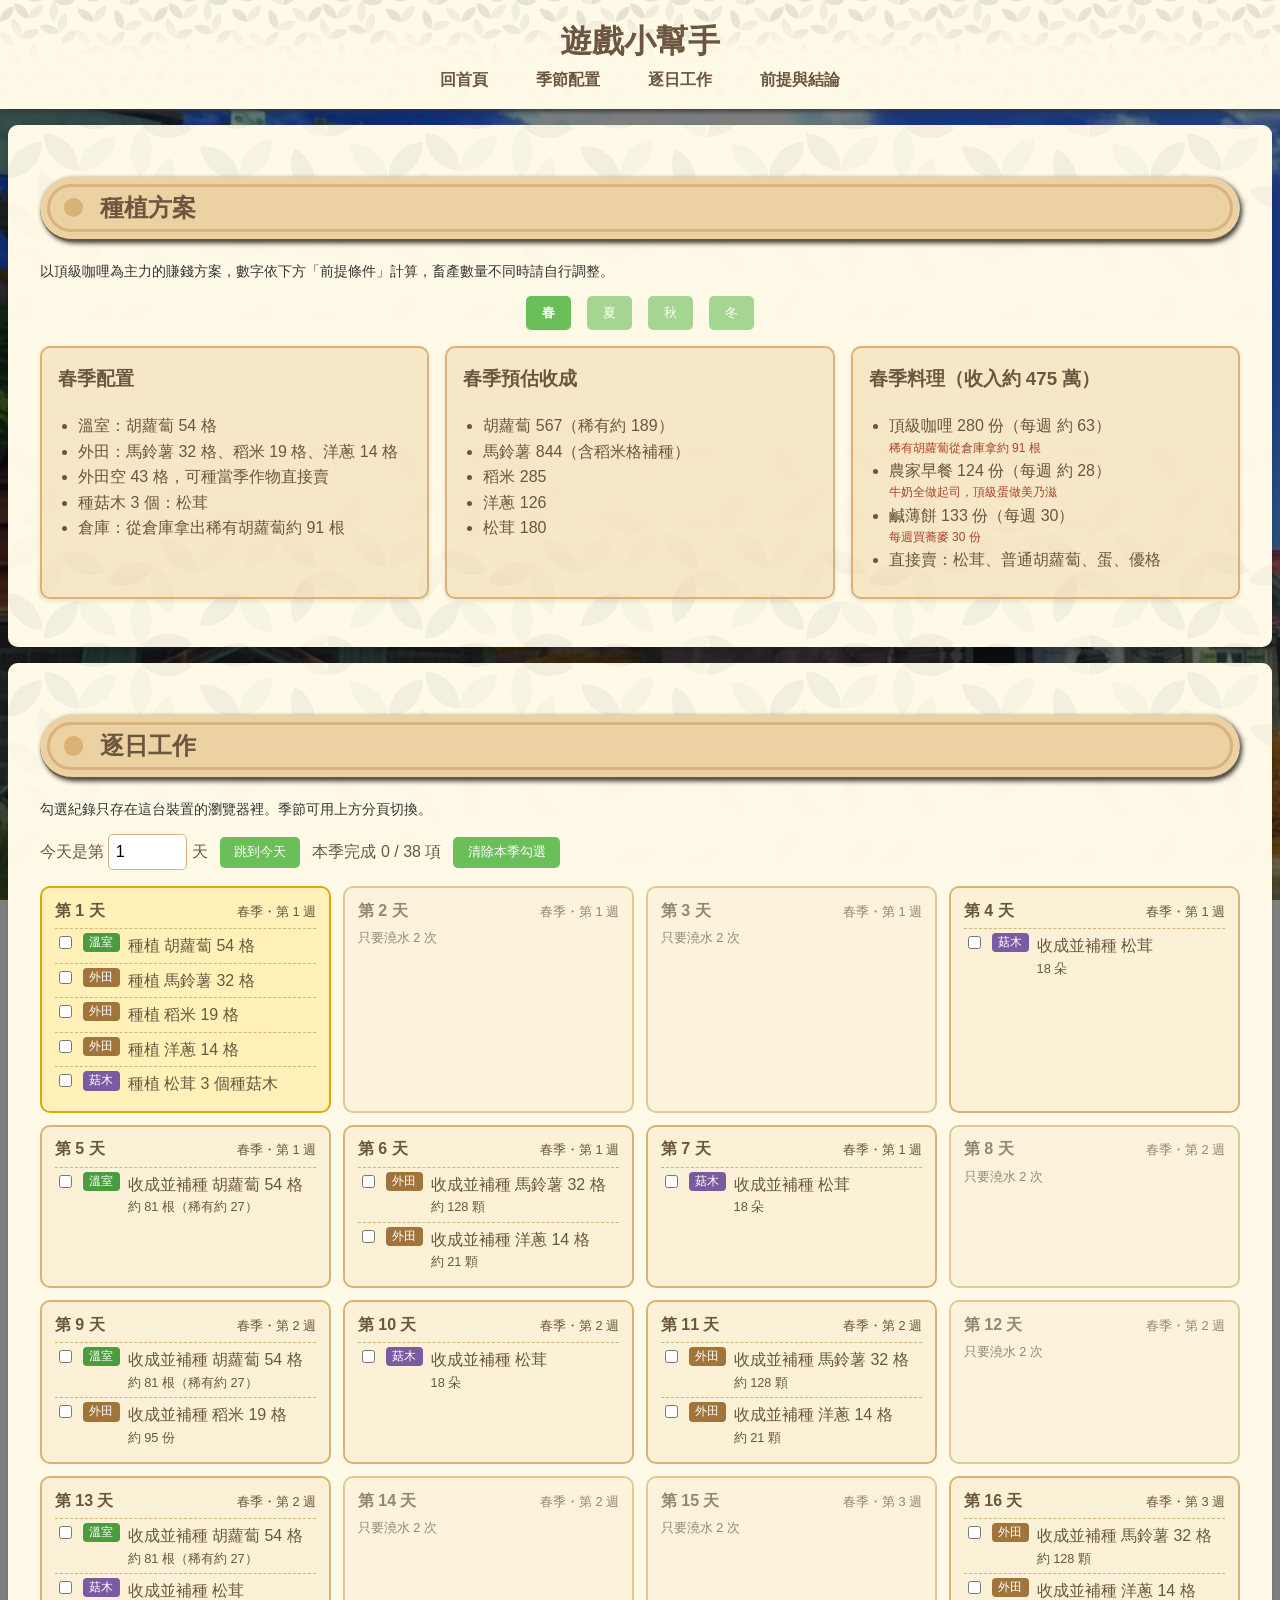
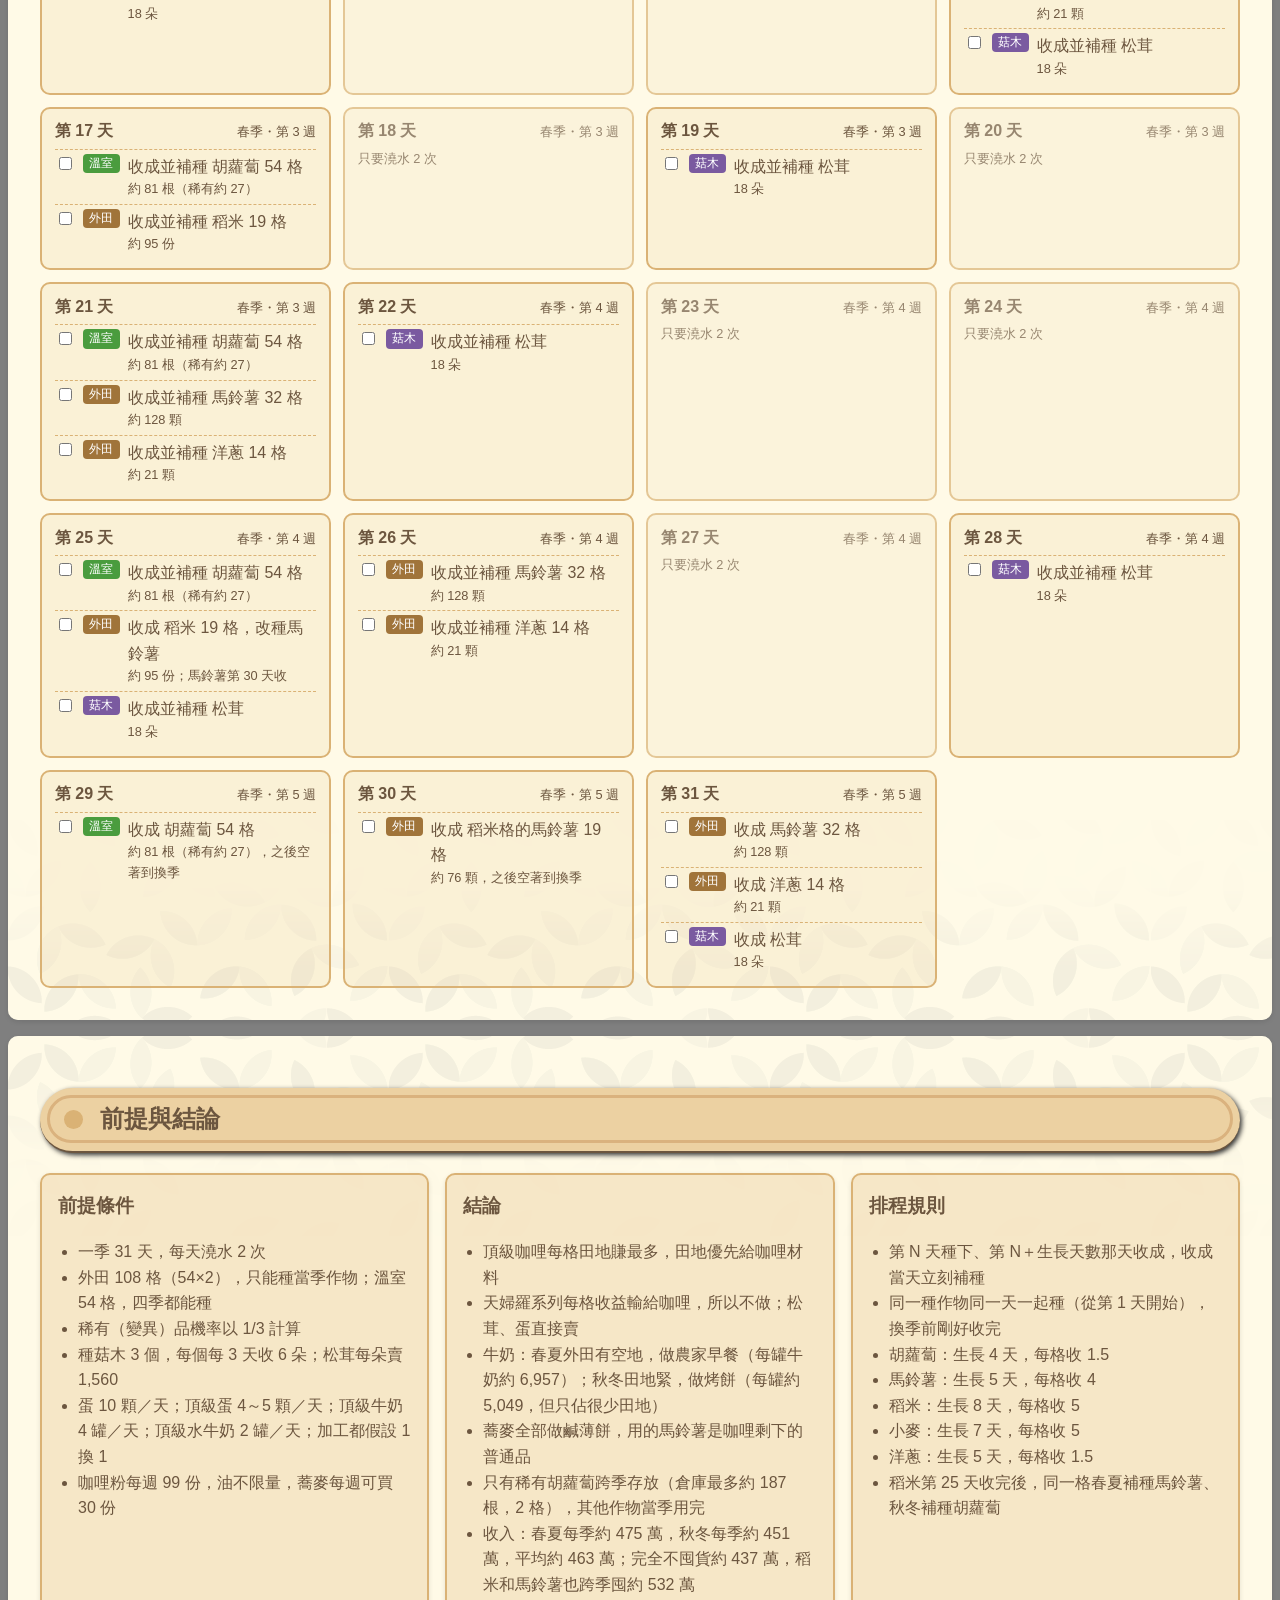
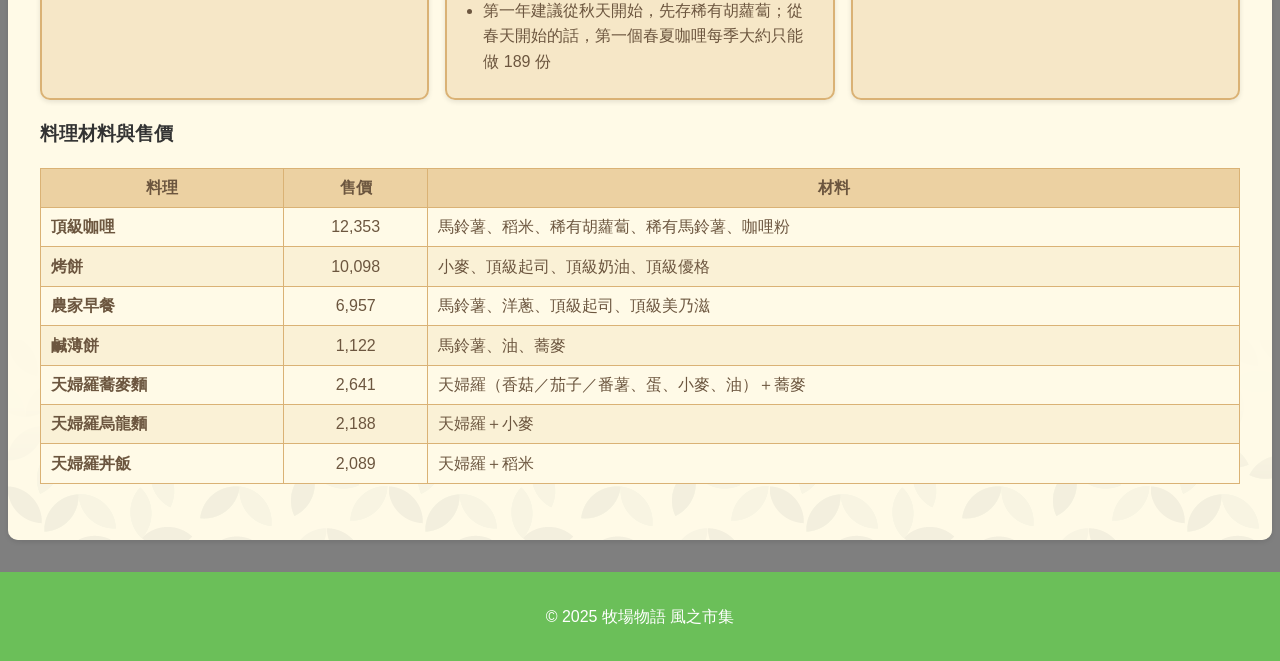
==== farm-plan.html @ 77a70be2 "新增種植方案獨立頁面 - 四季溫室／外田配置、預估收成與每季料理目標 - 31 天逐日工作表，可勾選並記錄進度 - 前提條件、結論與料理售價表 - 首頁導覽列加入連結  Co-Authored-By:" ====
<!DOCTYPE html>
<html lang="zh-Hant">

<head>
    <meta charset="UTF-8">
    <meta name="viewport" content="width=device-width, initial-scale=1.0">
    <title>種植方案 - 遊戲小幫手</title>
    <link rel="stylesheet" href="styles.css">
    <link rel="icon" type="image/png" href="images/icon.png">
    <link rel="apple-touch-icon" sizes="180x180" href="images/icon.png">
</head>

<body>
    <header>
        <h1>遊戲小幫手</h1>
        <nav>
            <ul>
                <li><a href="index.html">回首頁</a></li>
                <li><a href="#plan">季節配置</a></li>
                <li><a href="#schedule">逐日工作</a></li>
                <li><a href="#basis">前提與結論</a></li>
            </ul>
        </nav>
    </header>

    <main>
        <!-- 季節配置 -->
        <section>
            <div class="content" id="plan">
                <h2>種植方案</h2>
                <p class="data-source">以頂級咖哩為主力的賺錢方案，數字依下方「前提條件」計算，畜產數量不同時請自行調整。</p>
                <div class="tabs" id="plan-season-tabs">
                    <button data-season="0">春</button>
                    <button data-season="1">夏</button>
                    <button data-season="2">秋</button>
                    <button data-season="3">冬</button>
                </div>
                <div id="plan-summary">
                    <!-- JavaScript 生成季節配置 -->
                </div>
            </div>
        </section>

        <!-- 逐日工作 -->
        <section>
            <div class="content" id="schedule">
                <h2>逐日工作</h2>
                <p class="data-source">勾選紀錄只存在這台裝置的瀏覽器裡。季節可用上方分頁切換。</p>
                <div class="schedule-tools">
                    <label for="schedule-today">今天是第 <input id="schedule-today" type="number" min="1" max="31" inputmode="numeric"> 天</label>
                    <button type="button" id="schedule-jump">跳到今天</button>
                    <span id="schedule-progress"></span>
                    <button type="button" id="schedule-reset">清除本季勾選</button>
                </div>
                <div id="schedule-days">
                    <!-- JavaScript 生成 31 天工作卡片 -->
                </div>
            </div>
        </section>

        <!-- 前提與結論 -->
        <section>
            <div class="content" id="basis">
                <h2>前提與結論</h2>
                <div id="plan-basis">
                    <!-- JavaScript 生成前提條件與結論 -->
                </div>
                <h3>料理材料與售價</h3>
                <div class="table-wrapper">
                    <table class="data-table" id="plan-recipes">
                        <!-- JavaScript 生成料理表 -->
                    </table>
                </div>
            </div>
        </section>
    </main>

    <footer>
        <p>© 2025 牧場物語 風之市集</p>
    </footer>

    <script src="farm-plan.js"></script>
</body>

</html>
---- styles.css ----
/* 基本樣式 */
body {
  font-family: "Arial", sans-serif;
  margin: 0;
  padding: 0;
  background: url("images/background/backgroud.jpg") no-repeat center center
    fixed;
  background-size: cover;
  position: relative;
  color: #333;
  line-height: 1.6;
}

body::before {
  content: "";
  position: absolute;
  top: 0;
  left: 0;
  width: 100%;
  height: 100%;
  background-color: rgba(0, 0, 0, 0.5); /* Semi-transparent black overlay */
  z-index: -1;
}

header {
  position: sticky;
  top: 0;
  background-color: #ecd1a2;
  color: #fff;
  padding: 1rem 0;
  text-align: center;
  box-shadow: 0 2px 5px rgba(0, 0, 0, 0.1);
  z-index: 1000;
  box-shadow: #333 2px 2px 5px;
  background-image: url("images/background/section_background.png");
  background-size: contain;
}

header h1 {
  margin: 0;
  font-size: 2rem;
  color: #6c563f;
}

nav ul {
  list-style: none;
  padding: 0;
  margin: 0;
  display: flex;
  justify-content: center;
  gap: 1rem;
}

nav ul li {
  display: inline;
}

nav ul li a {
  color: #6c563f;
  text-decoration: none;
  font-weight: bold;
  padding: 0.5rem 1rem;
  border-radius: 5px;
  transition: background-color 0.3s;
}

nav ul li a:hover {
  color: #fff;
  background-color: #6c563f;
}

/* 分頁樣式 */
main section {
  position: relative;
  padding: 2rem;
  margin: 1rem auto;
  max-width: 1200px;
  border-radius: 10px;
  background-color: #fffae7;
  box-shadow: 0 2px 5px rgba(0, 0, 0, 0.1);
  overflow: hidden;
}

main section::before,
main section::after {
  top: 0;
  left: 0;
  z-index: 0;
  height: 200px;
  width: 100%;
  content: "";
  position: absolute;
  background-image: url(images/background/section_background.png);
  background-repeat: repeat-x;
  opacity: 0.5;
}

main section::after {
  bottom: 0;
  top: auto;
  transform: scaleY(-1);
}

.content {
  position: relative;
  z-index: 20;
}

h2 {
  position: relative;
  color: #6c563f;
  border-bottom: 2px solid #6c563f;
  background-color: #ecd1a2;
  border-radius: 5em;
  padding: 0.3em 1em;
  padding-left: 2.5em;
  line-height: 2em;
  box-shadow: #333 2px 2px 5px;
}

h2::before {
  content: " ";
  position: absolute;
  top: 0.9em;
  left: 1em;
  width: 0.8em;
  height: 0.8em;
  border-radius: 50%;
  background-color: #dab275;
}

h2::after {
  top: 0.3em;
  left: 0.3em;
  bottom: 0.3em;
  right: 0.3em;
  content: "";
  position: absolute;
  border: 3px solid #dab27e;
  border-radius: 2em;
}

/* 行事曆 */
#interactive-calendar {
  flex-grow: 1;
  overflow-x: auto; /* 啟用水平滾動 */
  display: grid;
  gap: 0.5rem;
}

/* 響應式設計：針對小螢幕 */
@media (max-width: 768px) {
  #interactive-calendar {
    grid-template-columns: repeat(3, 1fr); /* 每列3天 */
  }

  #interactive-calendar div {
    min-width: 80px; /* 縮小單元格寬度 */
    font-size: 0.8rem; /* 縮小字體大小 */
  }

  nav ul {
    gap: 0rem;
  }
}

/* 行事曆與資訊區塊的佈局 */
#calendar-info-wrapper {
  display: flex;
  flex-direction: column;
}

@media (min-width: 768px) {
  #calendar-info-wrapper {
    flex-direction: row;
  }

  #interactive-calendar {
    width: 70%;
  }

  #info-container {
    width: 30%;
  }
}

#interactive-calendar {
  padding: 1rem;
}

#info-container {
  border-radius: 1rem;
  border: 2px solid #dab275;
  padding: 1rem;
  background-color: #ecd1a277;
}

/* 居民資訊卡片 */
#resident-cards {
  display: grid;
  grid-template-columns: repeat(auto-fit, minmax(200px, 1fr));
  gap: 1rem;
  margin-top: 1rem;
}

.resident-card {
  background: #fff;
  border: 1px solid #ddd;
  border-radius: 10px;
  padding: 1rem;
  text-align: center;
  box-shadow: 0 2px 5px rgba(0, 0, 0, 0.1);
}

.resident-card img {
  border-radius: 50%;
  margin-bottom: 1rem;
}

/* 根據居民喜歡的顏色設置卡片背景色，透明度50% */
.resident-card[data-color="Blue"] {
  background-color: rgba(172, 214, 255, 0.5);
}

.resident-card[data-color="Red"] {
  background-color: rgba(255, 204, 188, 0.5);
}

.resident-card[data-color="Yellow"] {
  background-color: rgba(255, 255, 147, 0.5);
}

/* 根據居民喜歡的顏色裝飾卡片 */
.resident-card[data-color="Blue"] {
  border: 2px solid #acd6ff;
  box-shadow: 0 4px 8px rgba(172, 214, 255, 0.5);
}

.resident-card[data-color="Red"] {
  border: 2px solid #ffccbc;
  box-shadow: 0 4px 8px rgba(255, 204, 188, 0.5);
}

.resident-card[data-color="Yellow"] {
  border: 2px solid #ffff1a;
  box-shadow: 0 4px 8px rgba(255, 255, 147, 0.5);
}

/* 居民送禮篩選與搜尋 */
#resident-filter-tabs button {
  opacity: 0.6;
}

#resident-filter-tabs button.active {
  opacity: 1;
  font-weight: bold;
}

#resident-search {
  display: block;
  width: 100%;
  max-width: 400px;
  margin: 0 auto;
  padding: 0.5rem 0.75rem;
  border: 2px solid #dab275;
  border-radius: 0.5rem;
  background-color: #fffae7;
  color: #6c563f;
  font-size: 1rem;
  box-sizing: border-box;
}

.resident-card mark {
  background-color: #ffeb3b;
  color: inherit;
  padding: 0 0.1em;
  border-radius: 3px;
}

.detail-note {
  font-size: 0.8rem;
  margin-top: -0.5rem;
}

/* 賺錢料理 */
#cooking-cards,
#cooking-tips {
  display: grid;
  grid-template-columns: repeat(auto-fit, minmax(240px, 1fr));
  gap: 1rem;
  margin-top: 1rem;
}

.cooking-card,
.cooking-tip {
  background-color: #ecd1a277;
  border: 2px solid #dab275;
  border-radius: 10px;
  padding: 1rem;
  color: #6c563f;
  box-shadow: 0 2px 5px rgba(0, 0, 0, 0.1);
}

.cooking-card ul,
.cooking-tip ul {
  text-align: left;
  padding-left: 1.25rem;
  margin: 0.5rem 0;
}

.cooking-tip h3 {
  margin-top: 0;
}

/* 作物與風車加工表格 */
.data-source {
  font-size: 0.85rem;
}

.table-wrapper {
  overflow-x: auto; /* 手機上表格可左右滑動 */
  margin-bottom: 1.5rem;
}

.data-table {
  width: 100%;
  border-collapse: collapse;
  color: #6c563f;
  background-color: #fffae7;
}

.data-table th,
.data-table td {
  border: 1px solid #dab275;
  padding: 0.4rem 0.6rem;
  text-align: center;
  white-space: nowrap;
}

.data-table th {
  background-color: #ecd1a2;
  position: sticky;
  top: 0;
}

.data-table tbody tr:nth-child(even) {
  background-color: #ecd1a240;
}

.data-table .crop-label {
  text-align: left;
  font-weight: bold;
}

.crop-image {
  width: 32px;
  height: 32px;
  vertical-align: middle;
  margin-right: 0.4rem;
}

.season-yes {
  color: #4a9c3e;
  font-weight: bold;
  font-size: 1.1rem;
}

/* 日常料理 */
.daily-table td:nth-child(3),
.daily-table td:nth-child(4) {
  text-align: left;
  white-space: normal; /* 材料與取得方式可換行 */
  min-width: 10rem;
}

.ingredient-season {
  font-size: 0.8rem;
  color: #8a7a5f;
}

/* 選到的季節欄位 */
.data-table .season-current {
  background-color: #6bbf5933;
}

.note-row td {
  text-align: left;
  font-size: 0.8rem;
}

#windmill-table td:nth-child(2) {
  text-align: left;
  white-space: normal; /* 材料欄位可換行 */
}

.item-note {
  display: block;
  font-size: 0.75rem;
  color: #b0412b;
}

#windmill-tabs button[data-color="red"] {
  background: #d9634c;
}

#windmill-tabs button[data-color="blue"] {
  background: #4c8fd9;
}

#windmill-tabs button[data-color="yellow"] {
  background: #d9b84c;
}

#windmill-tabs button {
  opacity: 0.6;
}

#windmill-tabs button.active {
  opacity: 1;
  font-weight: bold;
}

/* 釣魚與捕蟲 */
#fishing-type-tabs button,
#fishing-season-tabs button,
#crops-season-tabs button {
  opacity: 0.6;
}

#fishing-type-tabs button.active,
#fishing-season-tabs button.active,
#crops-season-tabs button.active {
  opacity: 1;
  font-weight: bold;
}

#fishing-table td:nth-child(5) {
  white-space: normal; /* 地點欄位可換行 */
  min-width: 10rem;
}

/* 動物外觀 */
.image-gallery {
  display: grid;
  grid-template-columns: repeat(auto-fit, minmax(150px, 1fr));
  gap: 1rem;
}

.image-gallery img {
  width: 100%;
  border-radius: 10px;
  box-shadow: 0 2px 5px rgba(0, 0, 0, 0.1);
}

/* 礦物分布 */
.tabs {
  display: flex;
  justify-content: center;
  gap: 1rem;
  margin-bottom: 1rem;
}

.tabs button {
  background: #6bbf59;
  color: #fff;
  border: none;
  padding: 0.5rem 1rem;
  border-radius: 5px;
  cursor: pointer;
  transition: background-color 0.3s;
}

.tabs button:hover {
  background: #4a9c3e;
}

#mineral-gallery {
  display: flex;
  flex-direction: column;
  align-items: center;
  gap: 1rem;
}

#mineral-gallery img {
  max-width: 100%;
  height: auto;
  border-radius: 10px;
  box-shadow: 0 2px 5px rgba(0, 0, 0, 0.1);
}

.animal-gallery-container {
  position: relative;
  display: flex;
  align-items: center;
}

.scroll-btn {
  background-color: rgba(0, 0, 0, 0.5);
  color: white;
  border: none;
  cursor: pointer;
  padding: 10px;
  z-index: 10;
}

.animal-gallery {
  display: flex;
  overflow-x: auto;
  scroll-snap-type: x mandatory;
  gap: 10px;
  padding: 10px;
  scroll-behavior: smooth; /* 平滑滾動效果 */
}

.animal-gallery img {
  scroll-snap-align: center;
  max-width: 100%;
  height: auto;
  object-fit: contain; /* 確保圖片等比例縮放 */
  border-radius: 10px;
}

/* 限制畫面上每次只顯示一張圖片 */
.animal-gallery {
  display: flex;
  overflow-x: auto;
  scroll-snap-type: x mandatory;
  gap: 10px;
  padding: 10px;
  scroll-behavior: smooth; /* 平滑滾動效果 */
}

.animal-gallery img {
  flex: 0 0 100%; /* 每次只顯示一張圖片 */
}

/* Footer */
footer {
  text-align: center;
  padding: 1rem;
  background: #6bbf59;
  color: #fff;
  margin-top: 2rem;
}

.weekday-cell,
.favorite,
.like,
.dislike,
.normal {
  border-radius: 10em;
  background-size: cover;
  text-align: center;
  font-weight: bold;
  color: #fff;
}

.favorite,
.like {
  background-image: url("images/background/sunday_background.png");
}

.dislike {
  background-image: url("images/background/saturday_background.png");
}

.normal {
  background-image: url("images/background/normal_background.png");
}

.dateCell {
  padding: 0.5rem;
  text-align: left;
  border: 2px solid #dab275;
  border-radius: 0.5rem;
  color: #6c563f;
  font-weight: bold;
  background-color: #ecd1a277;
}

.festival-label {
  display: block;
  margin-top: 0.25rem;
  font-size: 0.75rem;
  color: #b0412b;
}

.event-name {
  font-size: 1.5rem;
  font-weight: bold;
  text-align: center;
  margin-bottom: 1rem;
  color: #6c563f;
}

/* Style for year and season dropdowns in the calendar section */
#calendar select {
  padding: 8px 12px;
  margin: 10px 5px;
  border: 1px solid #ccc;
  border-radius: 4px;
  background-color: #fffae7;
  font-size: 16px;
  color: #333;
  box-shadow: 2px 2px 5px rgba(0, 0, 0, 0.1);
  transition: all 0.3s ease;
}

#calendar select:hover {
  border-color: #999;
  box-shadow: 2px 2px 8px rgba(0, 0, 0, 0.2);
}

#calendar select:focus {
  outline: none;
  border-color: #666;
  box-shadow: 2px 2px 10px rgba(0, 0, 0, 0.3);
}

/* 種植方案頁 */
#plan-season-tabs button {
  opacity: 0.6;
}

#plan-season-tabs button.active {
  opacity: 1;
  font-weight: bold;
}

.plan-cards {
  display: grid;
  grid-template-columns: repeat(auto-fit, minmax(260px, 1fr));
  gap: 1rem;
  margin: 1rem 0;
}

.plan-cards h3 {
  margin-top: 0;
}

.plan-cards .item-note {
  display: block;
}

.recipe-ingredients {
  text-align: left !important;
  white-space: normal !important;
}

.schedule-tools {
  display: flex;
  flex-wrap: wrap;
  gap: 0.75rem;
  align-items: center;
  margin-bottom: 1rem;
  color: #6c563f;
}

.schedule-tools input {
  width: 4em;
  padding: 0.25rem 0.4rem;
  border: 1px solid #dab275;
  border-radius: 5px;
  font: inherit;
}

.schedule-tools button {
  background: #6bbf59;
  color: #fff;
  border: none;
  padding: 0.4rem 0.9rem;
  border-radius: 5px;
  cursor: pointer;
}

.schedule-tools button:hover {
  background: #4a9c3e;
}

#schedule-days {
  display: grid;
  grid-template-columns: repeat(auto-fill, minmax(240px, 1fr));
  gap: 0.75rem;
}

.schedule-day {
  background-color: #ecd1a240;
  border: 2px solid #dab275;
  border-radius: 10px;
  padding: 0.6rem 0.8rem;
  color: #6c563f;
  scroll-margin-top: 8rem;
}

.schedule-day.quiet {
  opacity: 0.7;
}

.schedule-day.today {
  background-color: #fff1b8;
  border-color: #e0a800;
}

.schedule-day-title {
  display: flex;
  justify-content: space-between;
  align-items: baseline;
  margin-bottom: 0.3rem;
}

.schedule-day-title span,
.schedule-water,
.schedule-task small {
  font-size: 0.8rem;
}

.schedule-task {
  display: grid;
  grid-template-columns: auto auto 1fr;
  gap: 0.5rem;
  align-items: start;
  padding: 0.25rem 0;
  border-top: 1px dashed #dab275;
  cursor: pointer;
}

.schedule-task small {
  display: block;
}

.schedule-task.done > span:last-child {
  text-decoration: line-through;
  opacity: 0.6;
}

.area-tag {
  font-size: 0.75rem;
  padding: 0 0.4rem;
  border-radius: 4px;
  color: #fff;
  white-space: nowrap;
}

.area-tag.gh {
  background-color: #4a9c3e;
}

.area-tag.field {
  background-color: #a0743a;
}

.area-tag.log {
  background-color: #7a5aa0;
}
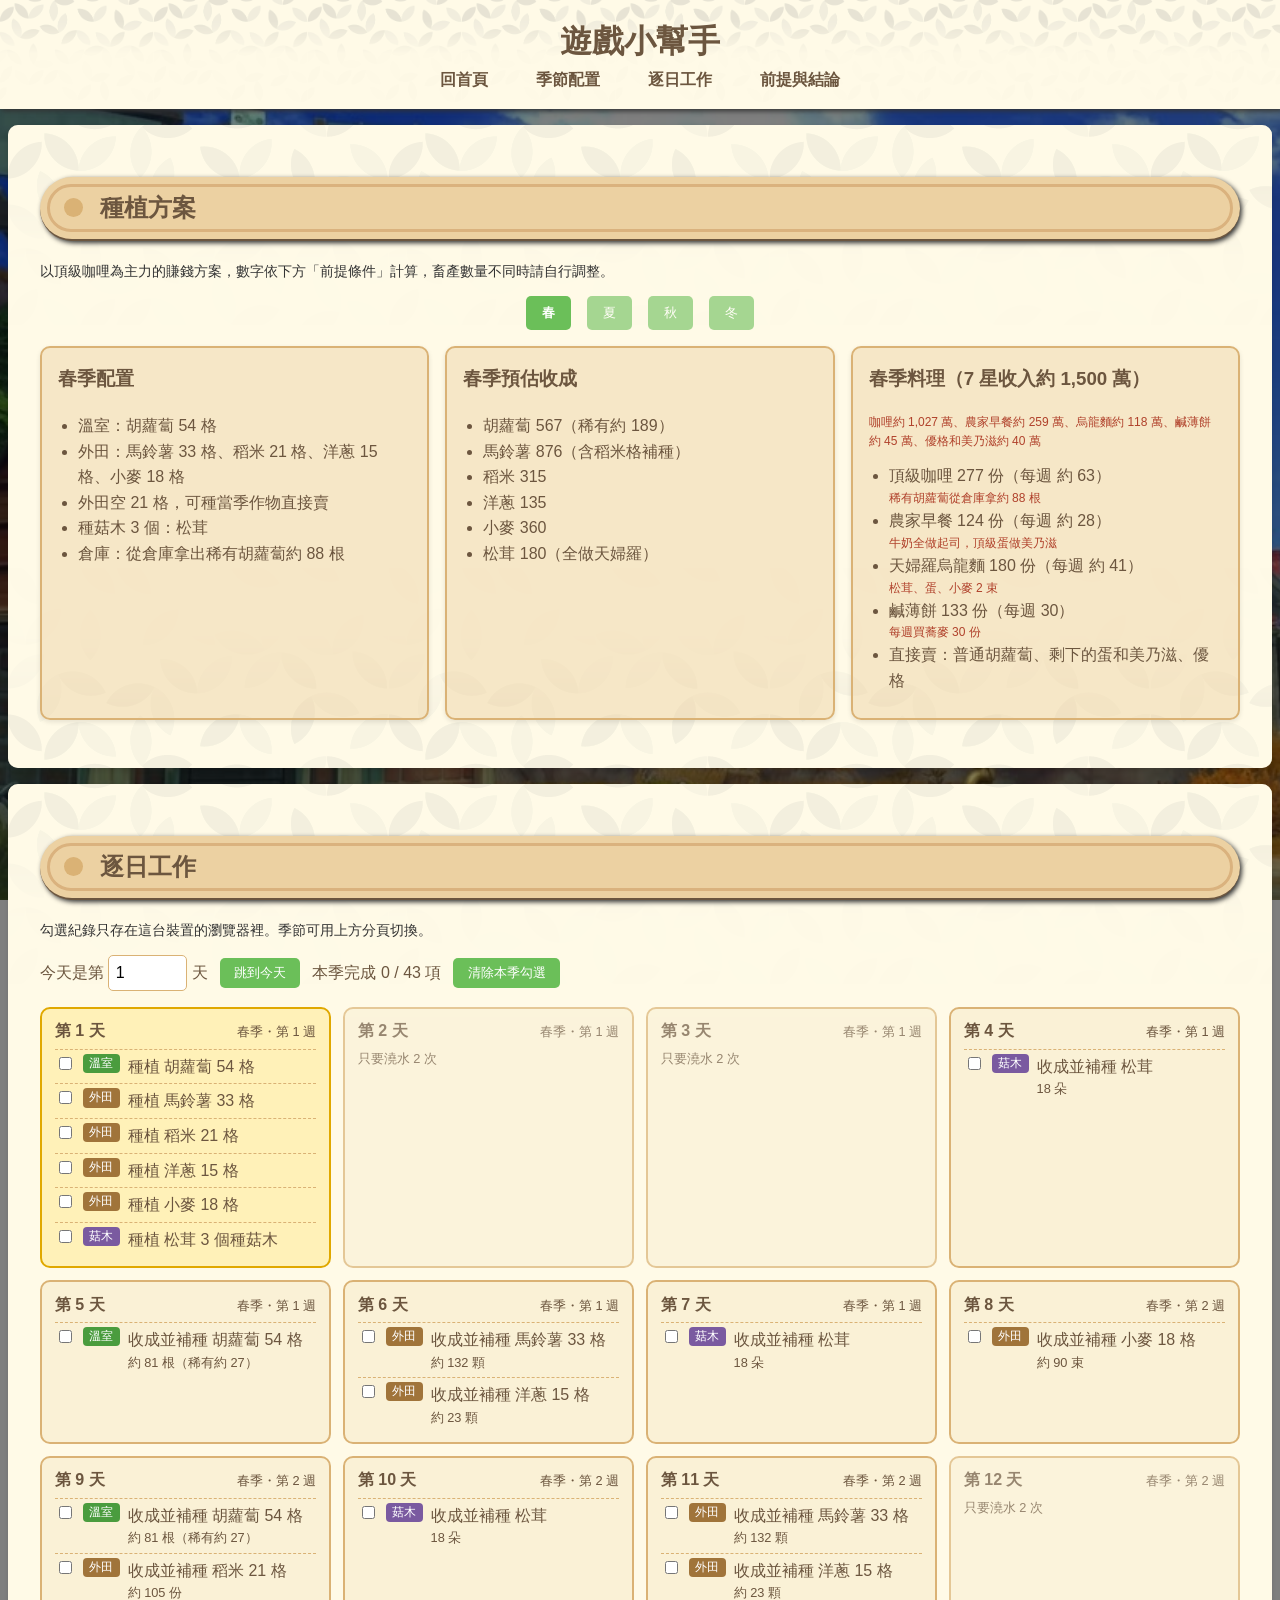
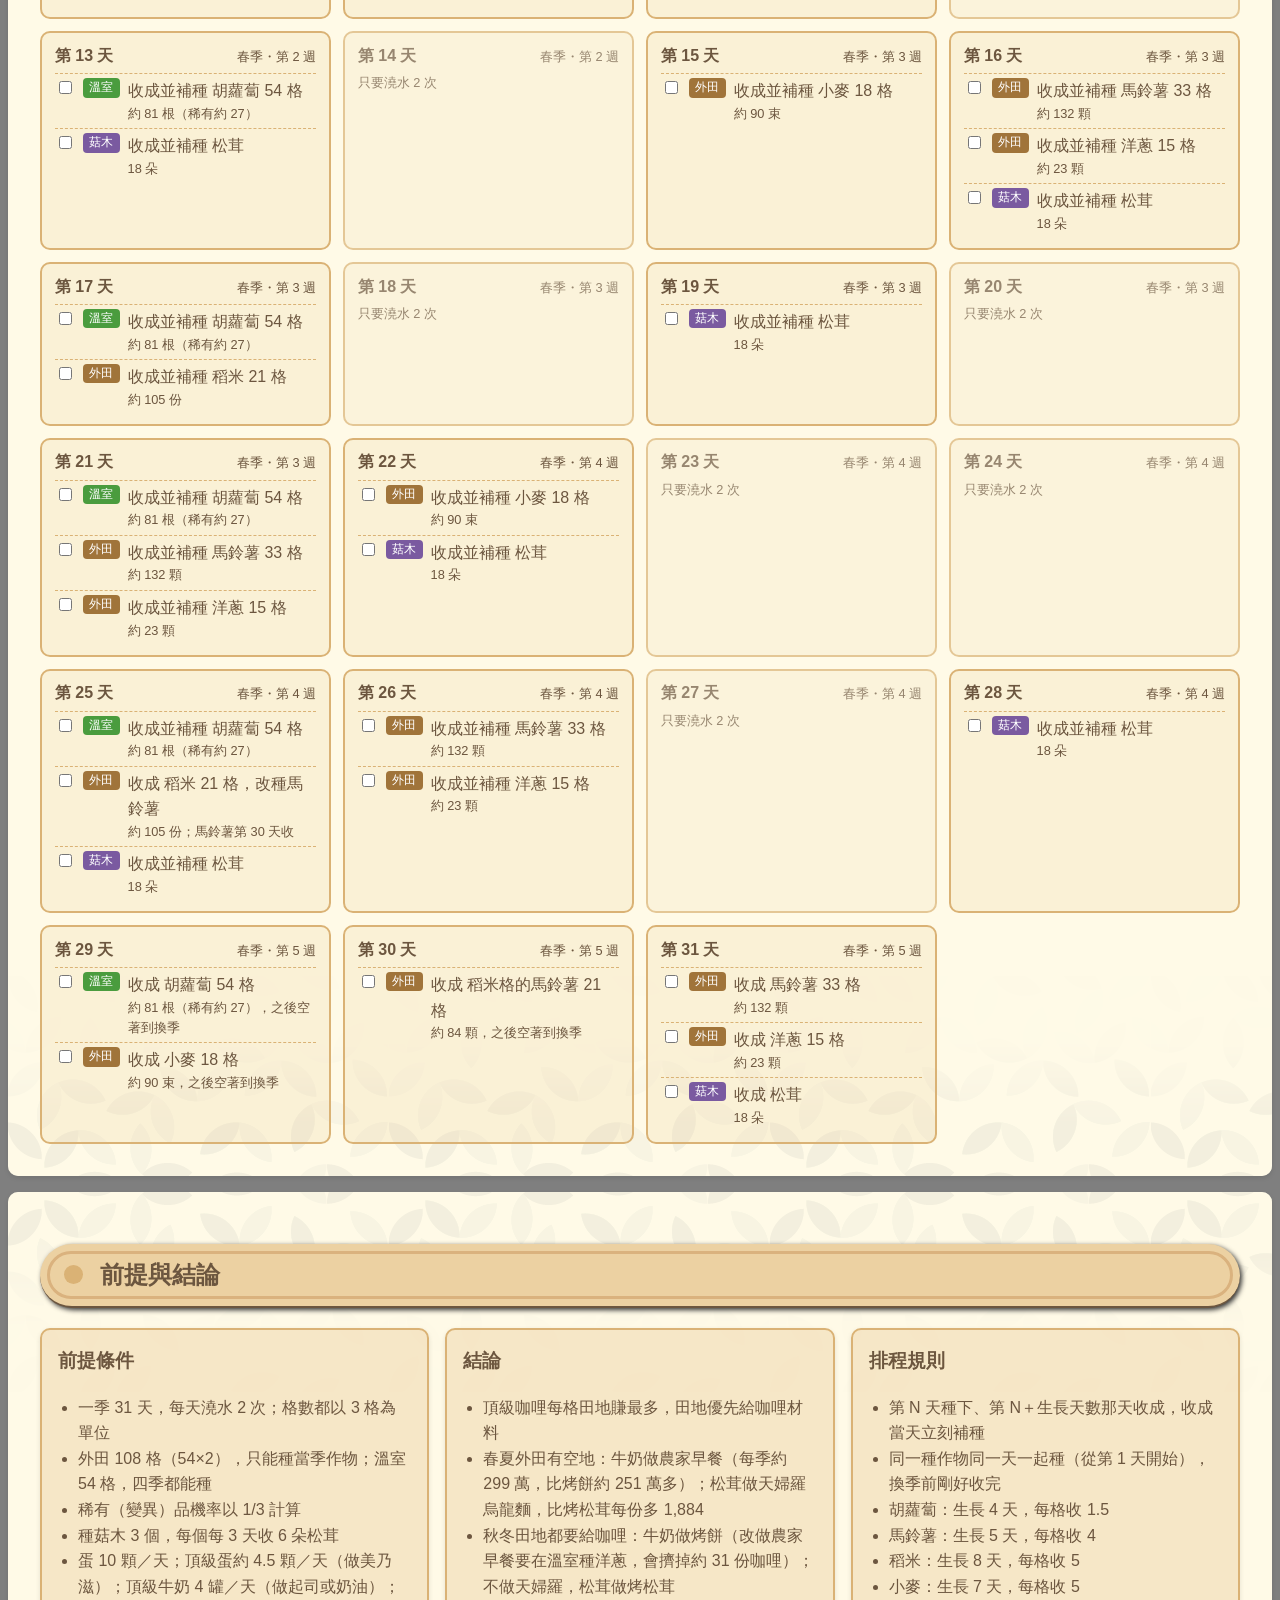
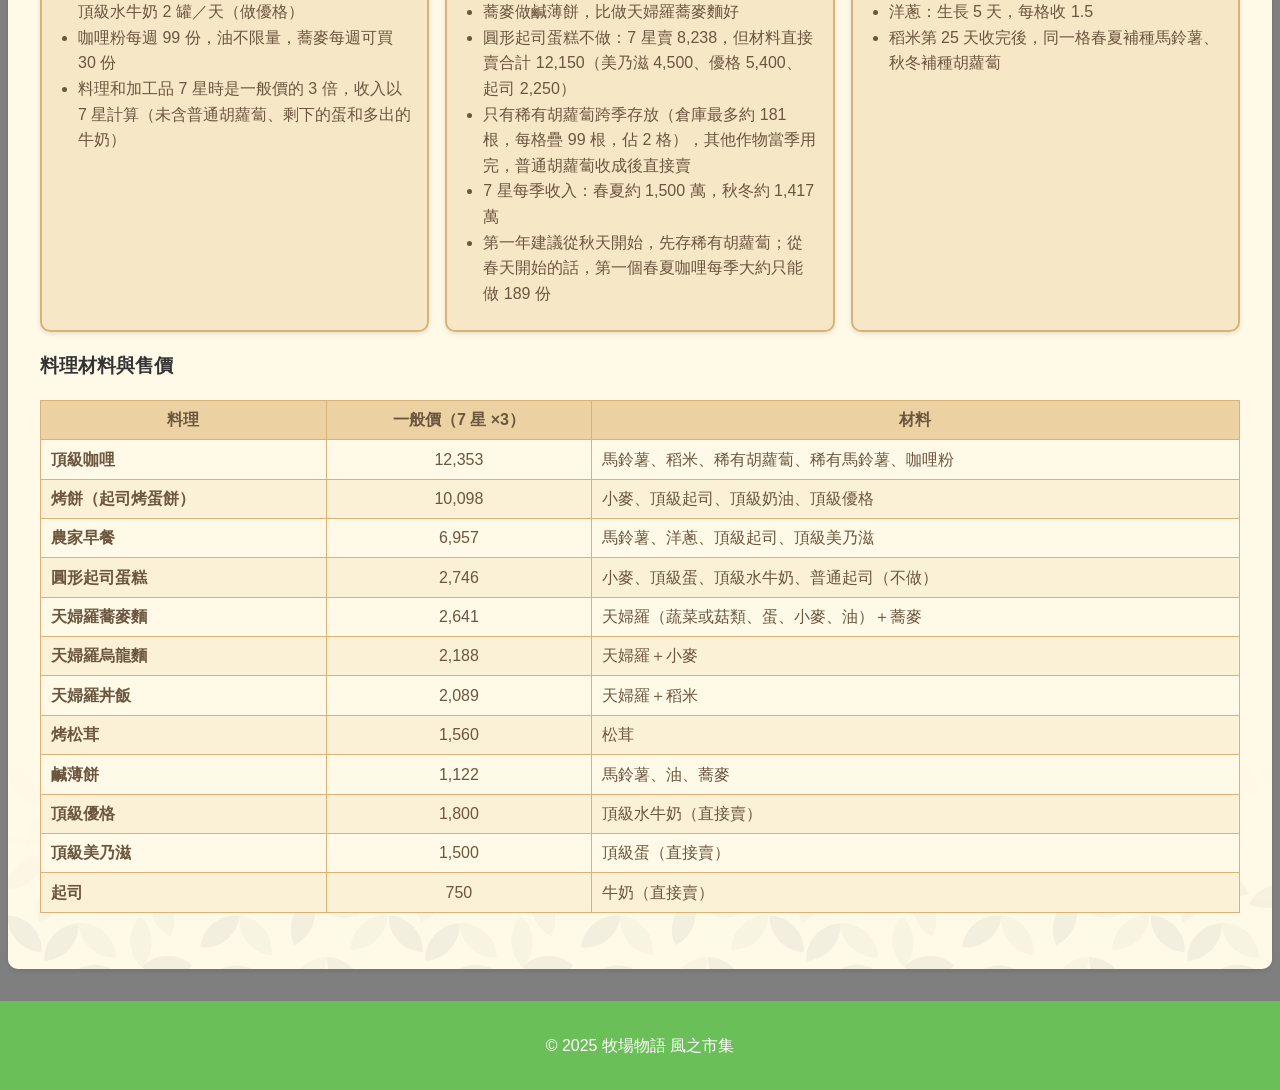
==== commit 4ab6a698: "手機版選單改為漢堡選單 - 768px 以下收合導覽列，點按鈕展開 - 點連結、點選單外或按 Esc 會收合 - 首頁與種植方案頁共用 nav.js  Co-Authored-By: Claude O" ====
--- a/farm-plan.html
+++ b/farm-plan.html
@@ -13,7 +13,10 @@
 <body>
     <header>
         <h1>遊戲小幫手</h1>
-        <nav>
+        <button type="button" class="nav-toggle" aria-label="開啟選單" aria-expanded="false" aria-controls="site-nav">
+            <span></span><span></span><span></span>
+        </button>
+        <nav id="site-nav">
             <ul>
                 <li><a href="index.html">回首頁</a></li>
                 <li><a href="#plan">季節配置</a></li>
@@ -79,6 +82,7 @@
         <p>© 2025 牧場物語 風之市集</p>
     </footer>
 
+    <script src="nav.js"></script>
     <script src="farm-plan.js"></script>
 </body>
 
--- a/styles.css
+++ b/styles.css
@@ -752,3 +752,75 @@
 .area-tag.log {
   background-color: #7a5aa0;
 }
+
+/* 手機版漢堡選單 */
+.nav-toggle {
+  display: none;
+}
+
+@media (max-width: 768px) {
+  header {
+    padding: 0.75rem 1rem;
+  }
+
+  header h1 {
+    font-size: 1.5rem;
+  }
+
+  .nav-toggle {
+    display: flex;
+    flex-direction: column;
+    justify-content: center;
+    gap: 5px;
+    position: absolute;
+    top: 0.75rem;
+    right: 1rem;
+    width: 2.5rem;
+    height: 2.5rem;
+    padding: 0.5rem;
+    background: #6c563f;
+    border: none;
+    border-radius: 5px;
+    cursor: pointer;
+  }
+
+  .nav-toggle span {
+    display: block;
+    height: 3px;
+    background: #fff;
+    border-radius: 2px;
+    transition: transform 0.3s, opacity 0.3s;
+  }
+
+  /* 展開時三條線變成 X */
+  .nav-open .nav-toggle span:nth-child(1) {
+    transform: translateY(8px) rotate(45deg);
+  }
+
+  .nav-open .nav-toggle span:nth-child(2) {
+    opacity: 0;
+  }
+
+  .nav-open .nav-toggle span:nth-child(3) {
+    transform: translateY(-8px) rotate(-45deg);
+  }
+
+  nav {
+    display: none;
+  }
+
+  .nav-open nav {
+    display: block;
+    margin-top: 0.75rem;
+  }
+
+  nav ul {
+    flex-direction: column;
+    gap: 0.25rem;
+  }
+
+  nav ul li a {
+    display: block;
+    padding: 0.6rem 1rem;
+  }
+}
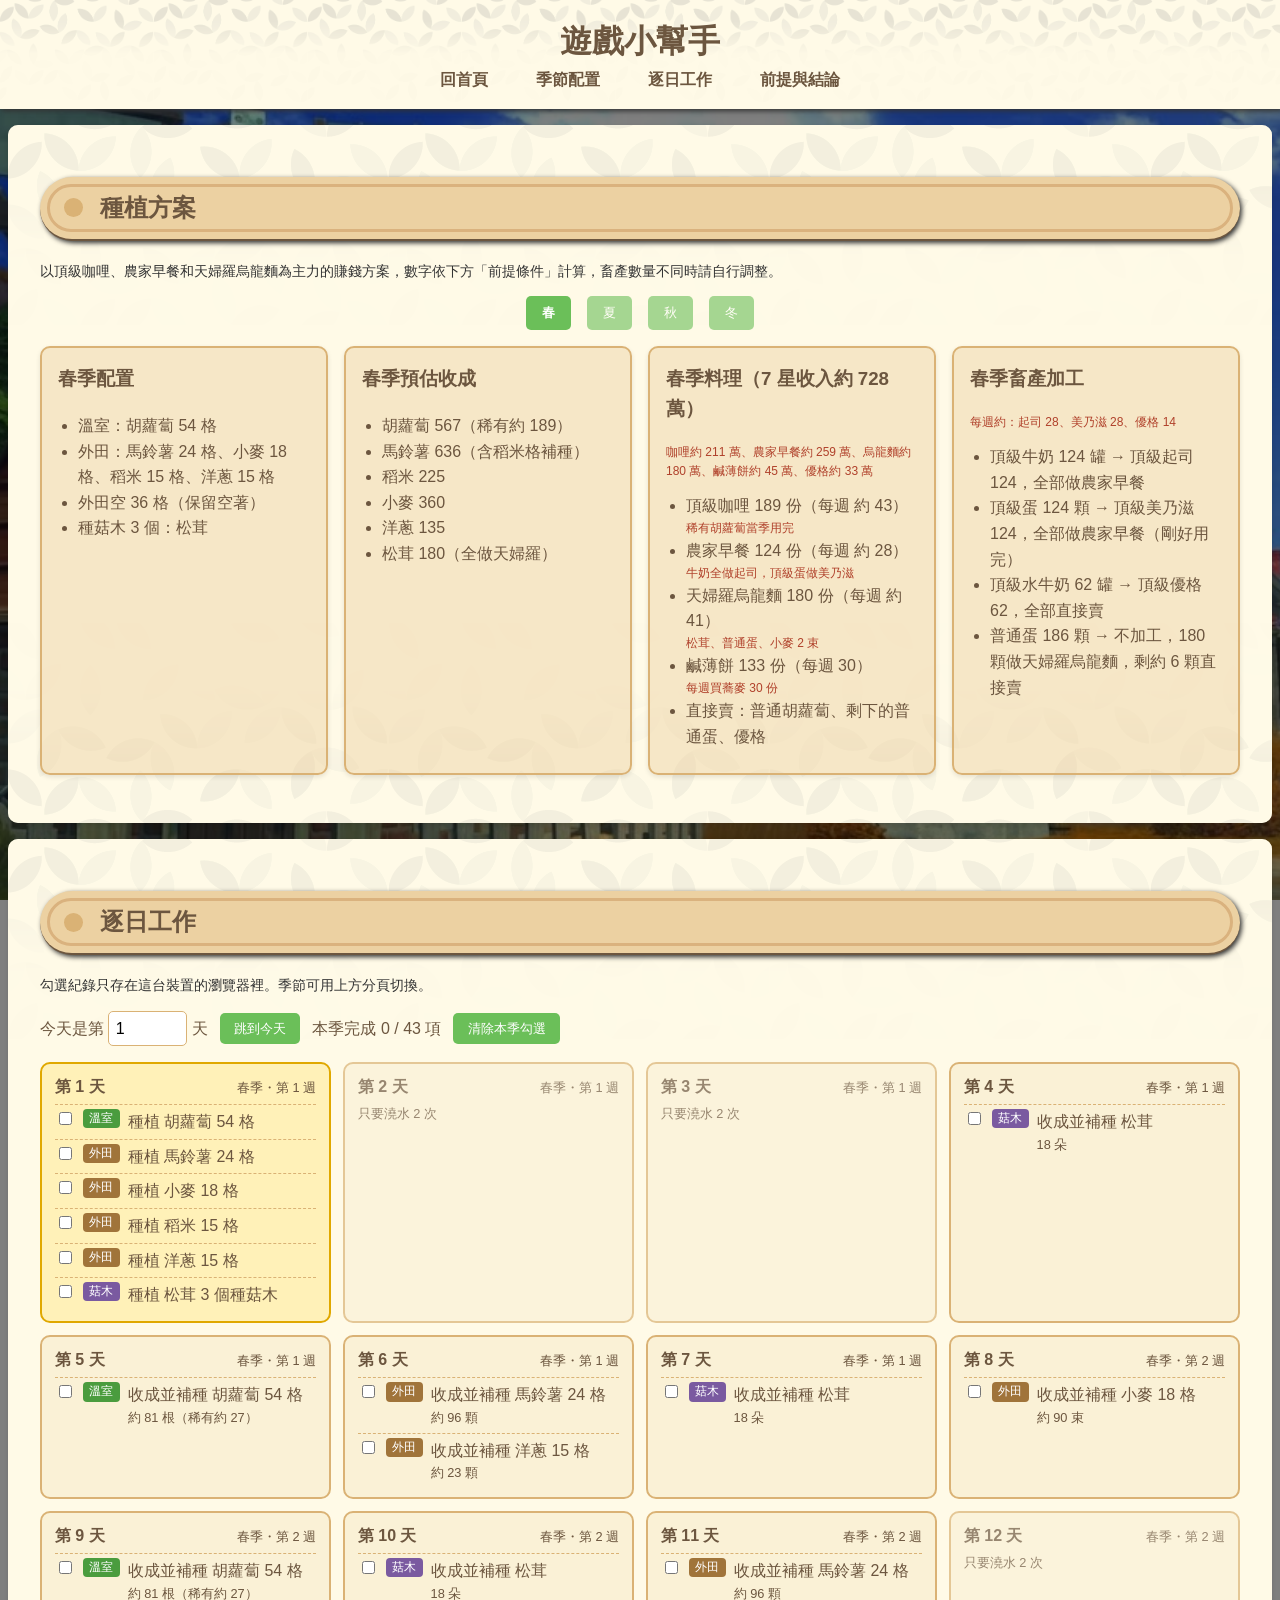
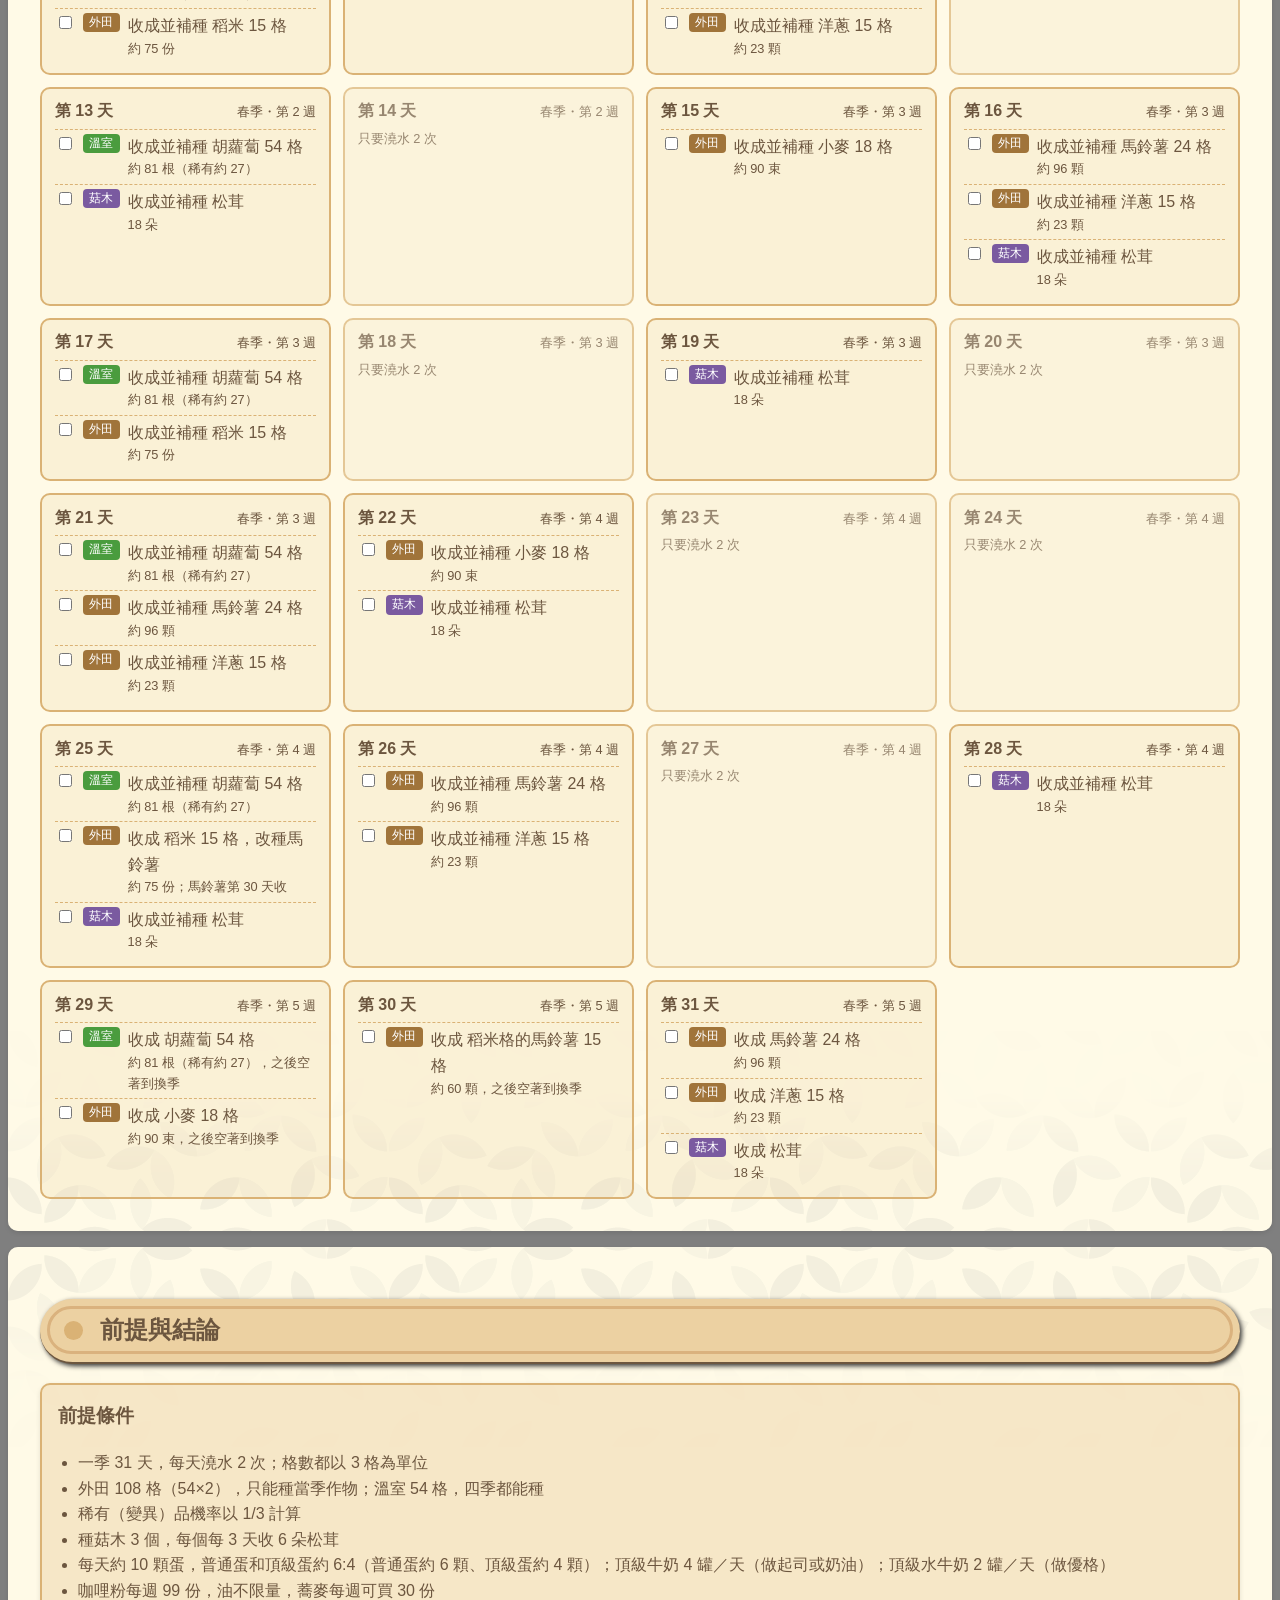
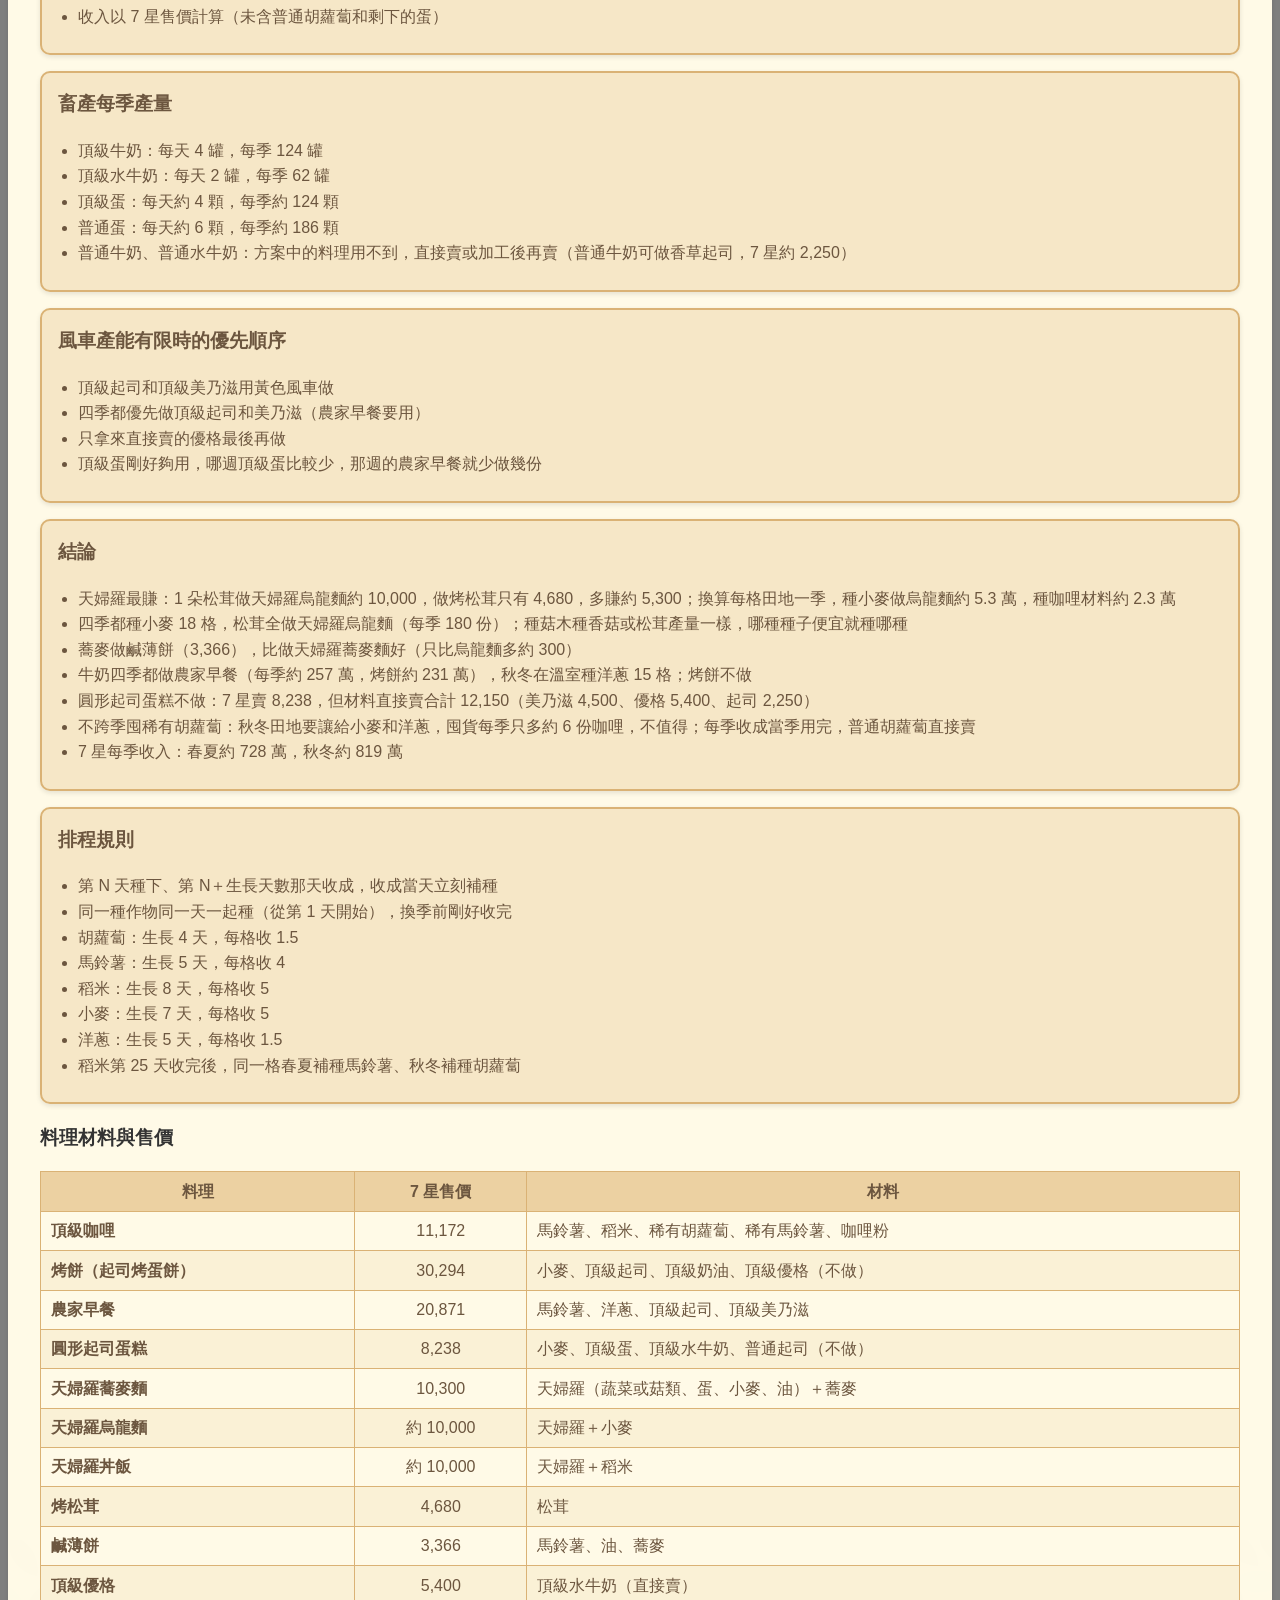
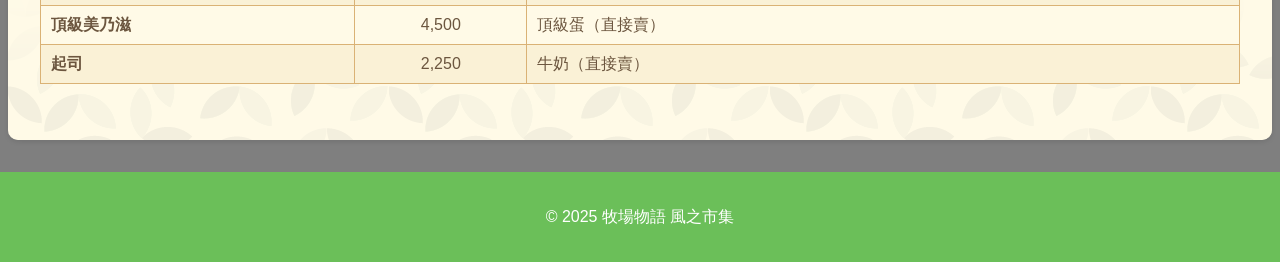
==== commit 7126df2c: "種植方案改版：更正料理價格、四季做天婦羅與農家早餐 - 頂級咖哩 7 星價更正為 11,172，料理表改列 7 星售價 - 四季都種小麥 18 格、松茸全做天婦羅烏龍麵，牛奶全做農家早餐，不做烤餅 -" ====
--- a/farm-plan.html
+++ b/farm-plan.html
@@ -31,7 +31,7 @@
         <section>
             <div class="content" id="plan">
                 <h2>種植方案</h2>
-                <p class="data-source">以頂級咖哩為主力的賺錢方案，數字依下方「前提條件」計算，畜產數量不同時請自行調整。</p>
+                <p class="data-source">以頂級咖哩、農家早餐和天婦羅烏龍麵為主力的賺錢方案，數字依下方「前提條件」計算，畜產數量不同時請自行調整。</p>
                 <div class="tabs" id="plan-season-tabs">
                     <button data-season="0">春</button>
                     <button data-season="1">夏</button>
--- a/styles.css
+++ b/styles.css
@@ -629,7 +629,7 @@
 
 .plan-cards {
   display: grid;
-  grid-template-columns: repeat(auto-fit, minmax(260px, 1fr));
+  grid-template-columns: repeat(auto-fit, minmax(220px, 1fr));
   gap: 1rem;
   margin: 1rem 0;
 }
@@ -824,3 +824,8 @@
     padding: 0.6rem 1rem;
   }
 }
+
+/* 前提與結論：文字較多，一張卡片佔一整列 */
+.plan-cards.single-column {
+  grid-template-columns: 1fr;
+}
